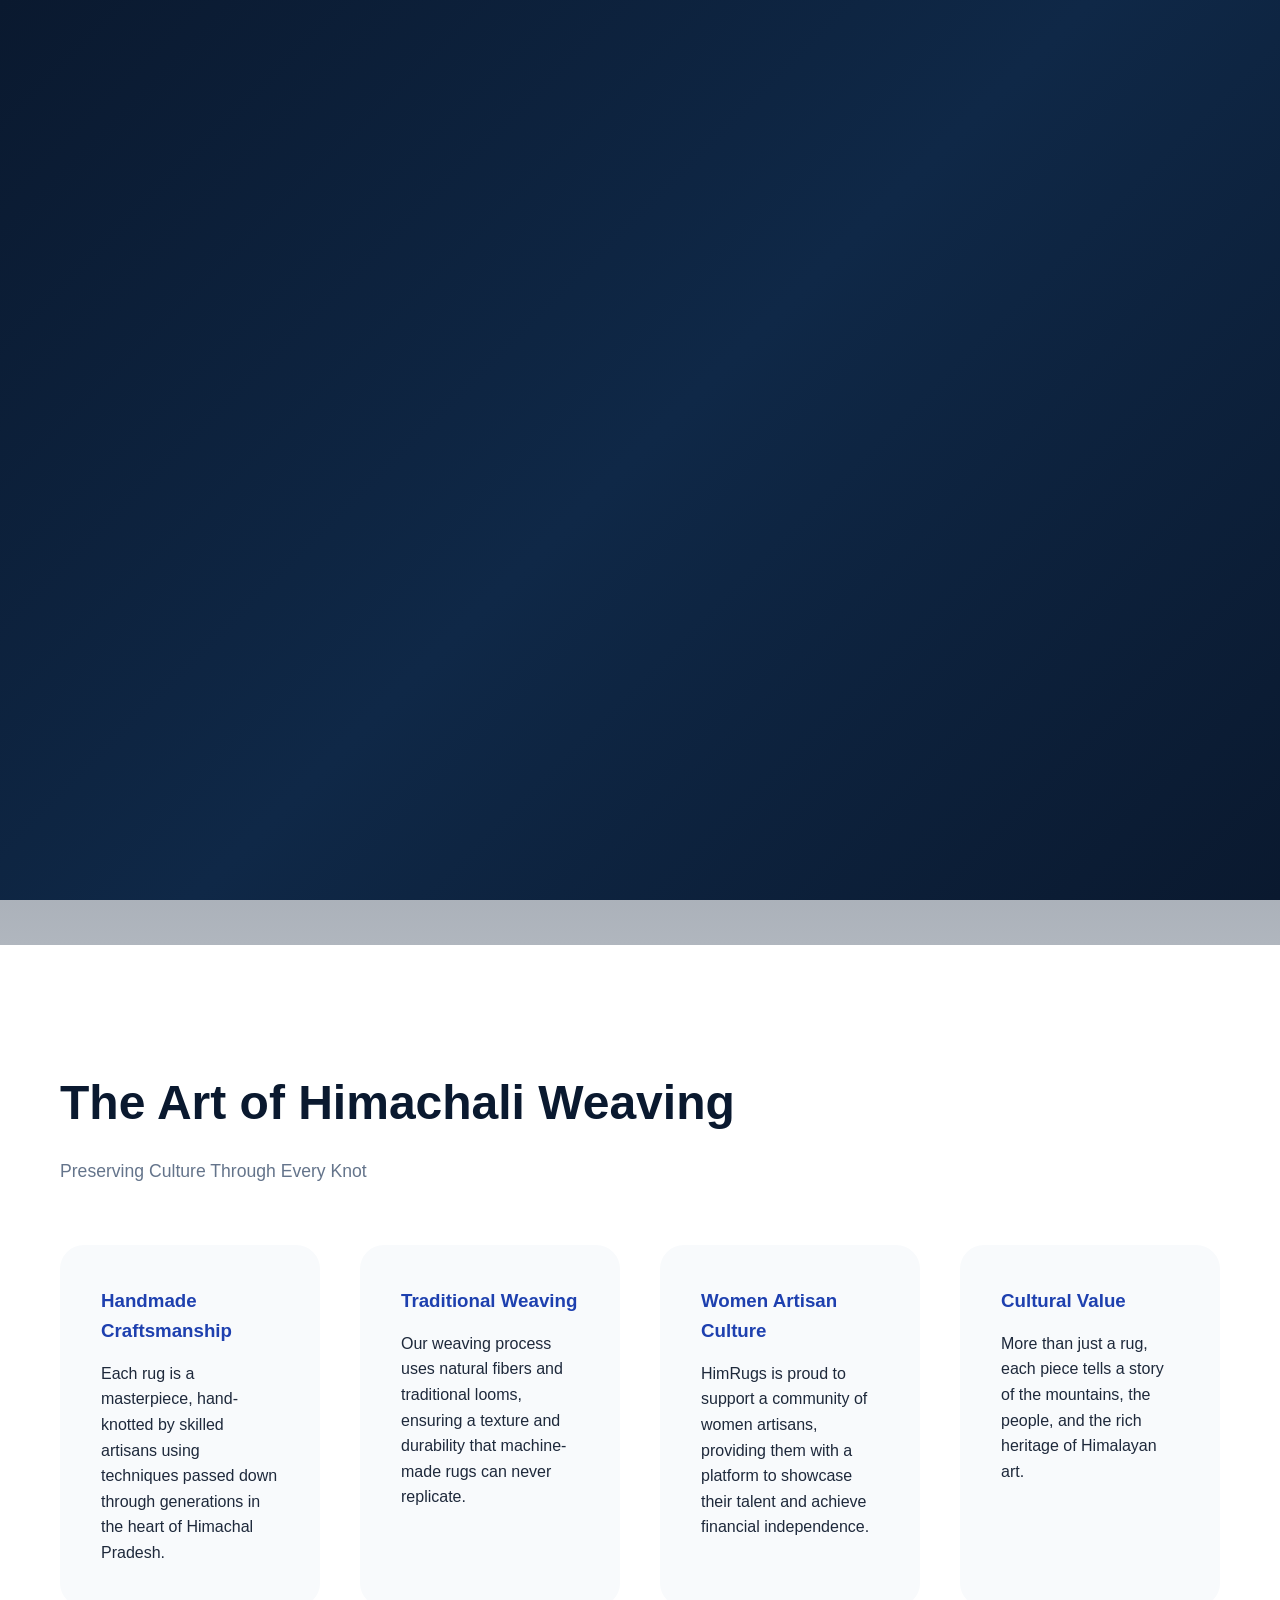
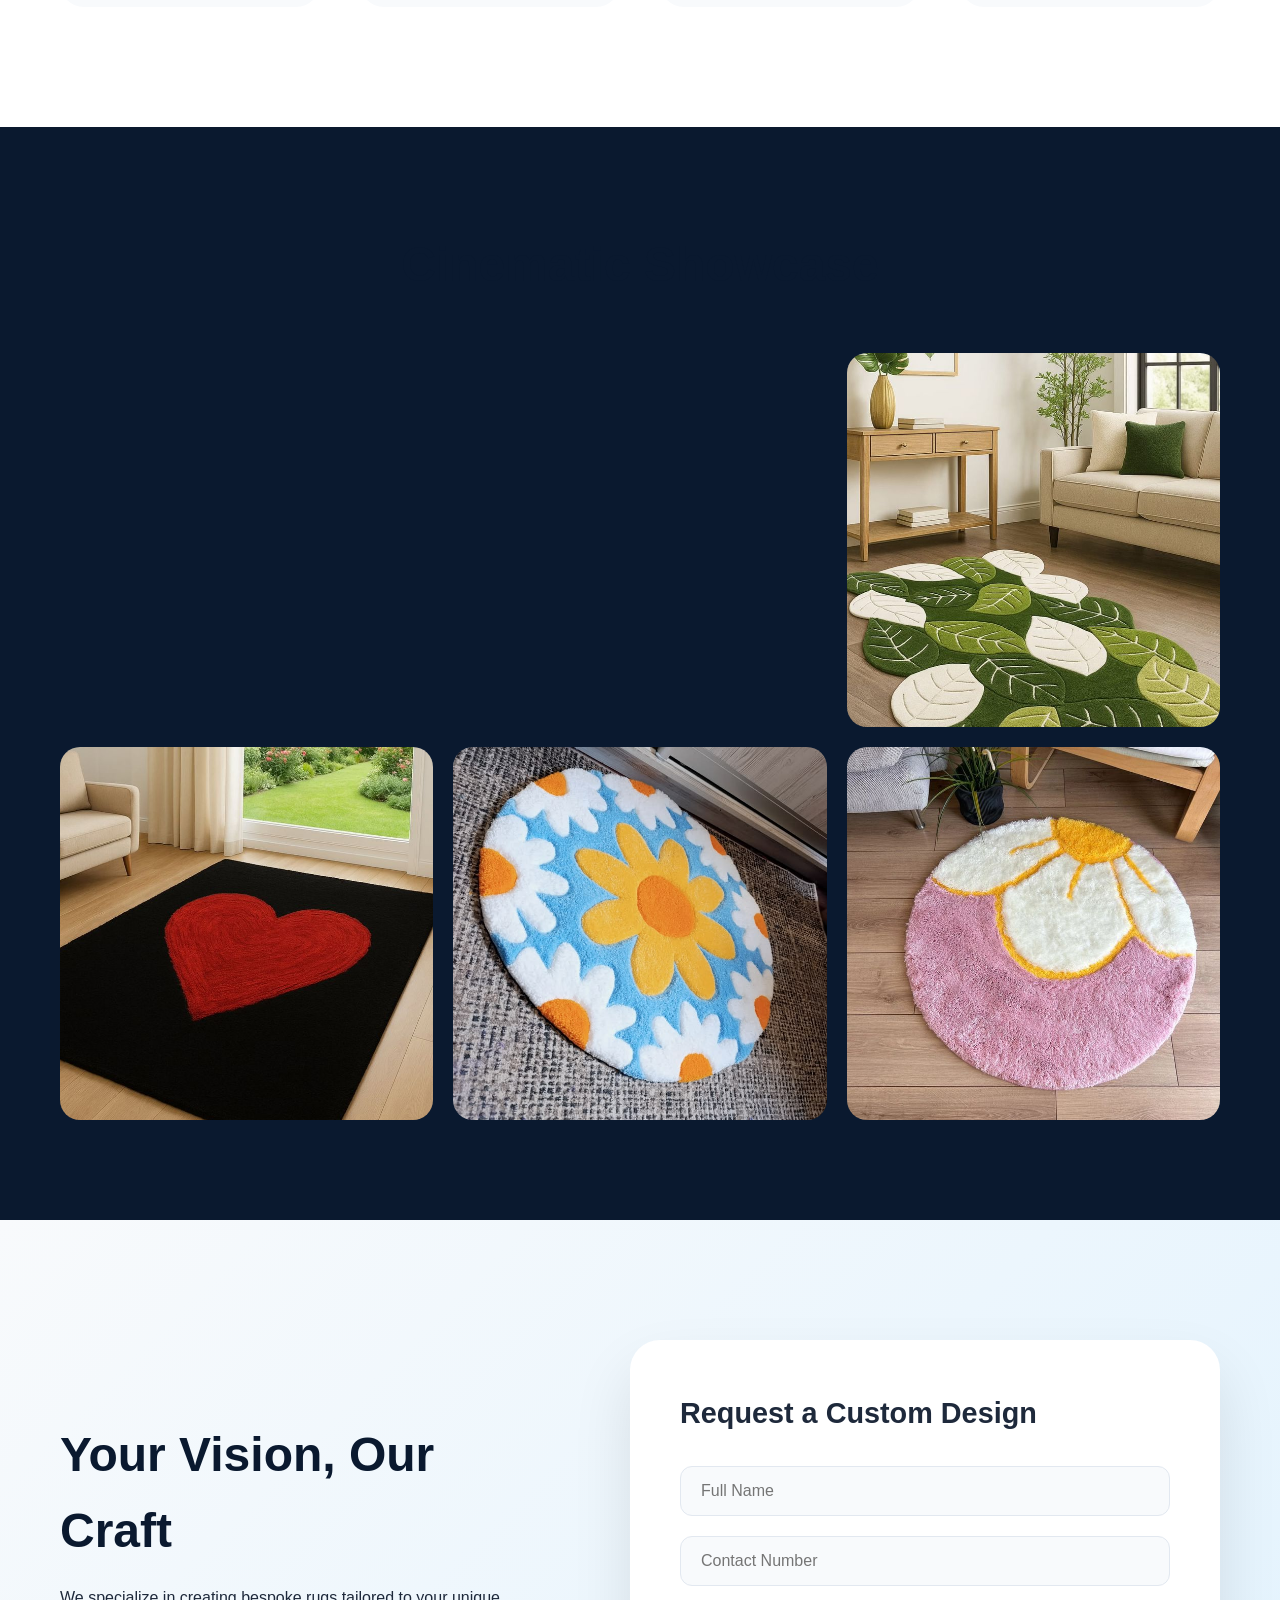
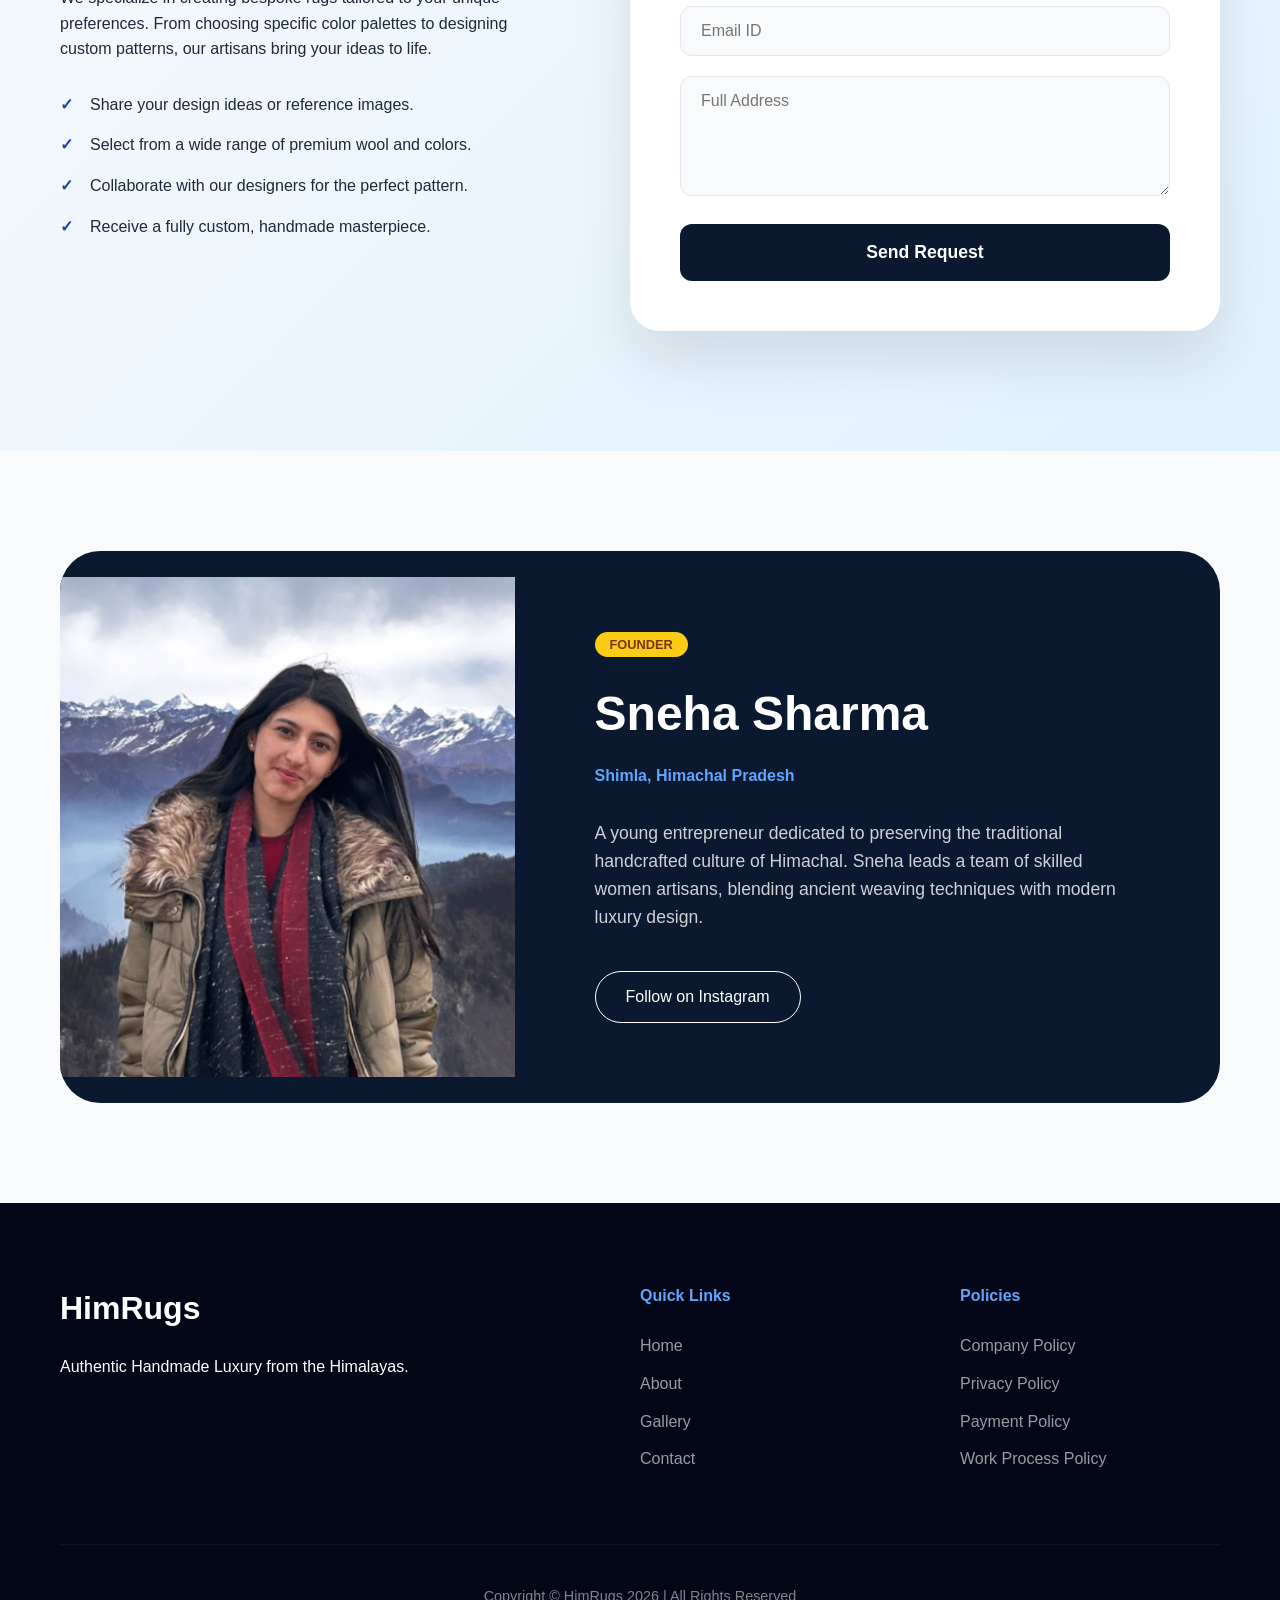
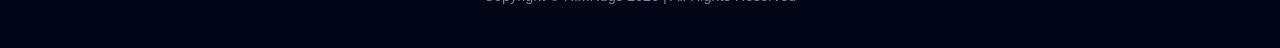
==== index.html @ 5e5917d5 "Add files via upload" ====
<!DOCTYPE html>
<html lang="en">
<head>
    <meta charset="UTF-8">
    <meta name="viewport" content="width=device-width, initial-scale=1.0">
    <title>HimRugs | Premium Handmade Himachali Rugs</title>
    <link rel="icon" type="image/png" href="Images/logo.png">
    <link href="https://fonts.googleapis.com/css2?family=Noto+Sans+Arabic:wght@400;700&family=Noto+Sans+Devanagari:wght@400;700&family=Noto+Sans+Gurmukhi:wght@400;700&family=Noto+Serif+Devanagari:wght@400;700&family=Georgia:ital@0;1&display=swap" rel="stylesheet">
    <link rel="stylesheet" href="css/style.css">
</head>
<body>

    <!-- Welcome Intro Screen -->
    <div id="welcome-screen" class="welcome-overlay">
        <div class="welcome-content">
            <h1 id="welcome-text">Welcome</h1>
        </div>
    </div>

    <!-- Top Moving Offer Bar -->
    <div class="offer-bar">
        <div class="offer-track">
            <span class="offer-text">🔥 65% OFF on First 3 Deals — Limited Time Offer</span>
            <div class="live-timer" id="daily-timer">
                <span class="timer-label">Ends In:</span>
                <span id="timer-display">00 : 00 : 00</span>
            </div>
        </div>
    </div>

    <!-- Header / Navbar -->
    <header class="glass-nav">
        <div class="container">
            <div class="logo">
                <img src="Images/logo.png" alt="HimRugs Logo">
                <span>HimRugs</span>
            </div>
            <nav>
                <ul class="nav-links">
                    <li><a href="index.html" class="active">Home</a></li>
                    <li><a href="about.html">About</a></li>
                    <li><a href="gallery.html">Gallery</a></li>
                    <li><a href="contact.html">Contact</a></li>
                </ul>
                <div class="mobile-menu-btn">
                    <span></span>
                    <span></span>
                    <span></span>
                </div>
            </nav>
        </div>
    </header>

    <main>
        <!-- Hero Section -->
        <section class="hero">
            <div class="video-bg">
                <video autoplay muted loop playsinline>
                    <source src="videos/1.mp4" type="video/mp4">
                </video>
            </div>
            <div class="hero-overlay"></div>
            <div class="hero-content">
                <h1 class="fade-up">Handmade Himachali Rugs</h1>
            </div>
        </section>

        <!-- Rugs Information Section -->
        <section class="info-section">
            <div class="container">
                <div class="section-header">
                    <h2 class="premium-title">The Art of Himachali Weaving</h2>
                    <p class="subtitle">Preserving Culture Through Every Knot</p>
                </div>
                <div class="info-grid">
                    <div class="info-card">
                        <h3>Handmade Craftsmanship</h3>
                        <p>Each rug is a masterpiece, hand-knotted by skilled artisans using techniques passed down through generations in the heart of Himachal Pradesh.</p>
                    </div>
                    <div class="info-card">
                        <h3>Traditional Weaving</h3>
                        <p>Our weaving process uses natural fibers and traditional looms, ensuring a texture and durability that machine-made rugs can never replicate.</p>
                    </div>
                    <div class="info-card">
                        <h3>Women Artisan Culture</h3>
                        <p>HimRugs is proud to support a community of women artisans, providing them with a platform to showcase their talent and achieve financial independence.</p>
                    </div>
                    <div class="info-card">
                        <h3>Cultural Value</h3>
                        <p>More than just a rug, each piece tells a story of the mountains, the people, and the rich heritage of Himalayan art.</p>
                    </div>
                </div>
            </div>
        </section>

        <!-- Media Showcase Section -->
        <section class="media-showcase">
            <div class="container">
                <h2 class="premium-title text-center">Cinematic Showcase</h2>
                <div class="media-grid">
                    <!-- Video Items -->
                    <div class="media-item video-item">
                        <video muted loop onmouseover="this.play()" onmouseout="this.pause()">
                            <source src="videos/2.mp4" type="video/mp4">
                        </video>
                        <div class="media-overlay"><span>Process</span></div>
                    </div>
                    <div class="media-item video-item">
                        <video muted loop onmouseover="this.play()" onmouseout="this.pause()">
                            <source src="videos/3.mp4" type="video/mp4">
                        </video>
                        <div class="media-overlay"><span>Artistry</span></div>
                    </div>
                    <!-- Image Items -->
                    <div class="media-item">
                        <img src="Images/1.jpeg" alt="Rug Design 1">
                        <div class="media-overlay"><span>Traditional</span></div>
                    </div>
                    <div class="media-item">
                        <img src="Images/2.jpeg" alt="Rug Design 2">
                        <div class="media-overlay"><span>Modern Twist</span></div>
                    </div>
                    <div class="media-item">
                        <img src="Images/3.jpeg" alt="Rug Design 3">
                        <div class="media-overlay"><span>Luxury Texture</span></div>
                    </div>
                    <div class="media-item">
                        <img src="Images/4.jpeg" alt="Rug Design 4">
                        <div class="media-overlay"><span>Mountain Soul</span></div>
                    </div>
                </div>
            </div>
        </section>

        <!-- Custom Rug Request Section -->
        <section class="custom-request">
            <div class="container">
                <div class="custom-flex">
                    <div class="custom-text">
                        <h2 class="premium-title">Your Vision, Our Craft</h2>
                        <p>We specialize in creating bespoke rugs tailored to your unique preferences. From choosing specific color palettes to designing custom patterns, our artisans bring your ideas to life.</p>
                        <ul class="process-list">
                            <li>Share your design ideas or reference images.</li>
                            <li>Select from a wide range of premium wool and colors.</li>
                            <li>Collaborate with our designers for the perfect pattern.</li>
                            <li>Receive a fully custom, handmade masterpiece.</li>
                        </ul>
                    </div>
                    <div class="custom-form-container">
                        <form id="rug-request-form" class="premium-form">
                            <h3>Request a Custom Design</h3>
                            <div class="form-group">
                                <input type="text" id="name" name="name" placeholder="Full Name" required>
                            </div>
                            <div class="form-group">
                                <input type="tel" id="contact" name="contact" placeholder="Contact Number" required>
                            </div>
                            <div class="form-group">
                                <input type="email" id="email" name="email" placeholder="Email ID" required>
                            </div>
                            <div class="form-group">
                                <textarea id="address" name="address" placeholder="Full Address" required></textarea>
                            </div>
                            <button type="submit" class="submit-btn">Send Request</button>
                        </form>
                    </div>
                </div>
            </div>
        </section>

        <!-- Founder Section -->
        <section class="founder-section">
            <div class="container">
                <div class="founder-card">
                    <div class="founder-img">
                        <img src="Images/Sneha.png" alt="Sneha Sharma">
                    </div>
                    <div class="founder-info">
                        <span class="tag">Founder</span>
                        <h2>Sneha Sharma</h2>
                        <p class="location">Shimla, Himachal Pradesh</p>
                        <p class="bio">A young entrepreneur dedicated to preserving the traditional handcrafted culture of Himachal. Sneha leads a team of skilled women artisans, blending ancient weaving techniques with modern luxury design.</p>
                        <a href="https://www.instagram.com/himrugs.s?igsh=MWJoYnU4bnJwbjRo" target="_blank" class="insta-link">Follow on Instagram</a>
                    </div>
                </div>
            </div>
        </section>
    </main>

    <!-- Footer -->
    <footer class="main-footer">
        <div class="container">
            <div class="footer-grid">
                <div class="footer-brand">
                    <h3>HimRugs</h3>
                    <p>Authentic Handmade Luxury from the Himalayas.</p>
                </div>
                <div class="footer-links">
                    <h4>Quick Links</h4>
                    <ul>
                        <li><a href="index.html">Home</a></li>
                        <li><a href="about.html">About</a></li>
                        <li><a href="gallery.html">Gallery</a></li>
                        <li><a href="contact.html">Contact</a></li>
                    </ul>
                </div>
                <div class="footer-policies">
                    <h4>Policies</h4>
                    <ul>
                        <li><a href="Policies/CompanyPolicy.html">Company Policy</a></li>
                        <li><a href="Policies/PrivacyPolicy.html">Privacy Policy</a></li>
                        <li><a href="Policies/PaymentPolicy.html">Payment Policy</a></li>
                        <li><a href="Policies/WorkProcessPolicy.html">Work Process Policy</a></li>
                    </ul>
                </div>
            </div>
            <div class="footer-bottom">
                <p>Copyright &copy; HimRugs 2026 | All Rights Reserved</p>
            </div>
        </div>
    </footer>

    <!-- Form Success Popup -->
    <div id="success-popup" class="popup-overlay">
        <div class="popup-content">
            <div class="popup-header">
                <h3>Important Notice</h3>
                <button class="close-popup">&times;</button>
            </div>
            <div class="popup-body">
                <ul>
                    <li>Our team will contact you within 24 hours on WhatsApp.</li>
                    <li>Advance payment required to start rug making.</li>
                    <li>Work begins after advance confirmation.</li>
                    <li>Rug photo shared after completion.</li>
                    <li>Full payment after approval.</li>
                    <li>Product shipped to your location after full payment.</li>
                </ul>
            </div>
        </div>
    </div>

    <script src="js/script.js"></script>
</body>
</html>
---- css/style.css ----
/* 
    HimRugs - Premium 2026 Modern Design
    Theme: Luxury, Professional, Aesthetic
    Colors: Premium Blue, White, Soft Blue Gradients
*/

@import url('https://fonts.googleapis.com/css2?family=Georgia:wght@400;700&family=Noto+Serif:wght@400;700&family=Noto+Sans+Devanagari:wght@300;400;700&display=swap');

:root {
    --primary-blue: #0a192f;
    --accent-blue: #1e40af;
    --light-blue: #60a5fa;
    --white: #ffffff;
    --off-white: #f8fafc;
    --glass: rgba(255, 255, 255, 0.1);
    --glass-border: rgba(255, 255, 255, 0.2);
    --text-main: #1e293b;
    --text-muted: #64748b;
    --gold: #facc15; /* From Logo Yellow */
    --brown: #78350f; /* From Logo Brown */
    --transition: all 0.4s cubic-bezier(0.4, 0, 0.2, 1);
}

* {
    margin: 0;
    padding: 0;
    box-sizing: border-box;
    font-family: 'Inter', -apple-system, BlinkMacSystemFont, 'Segoe UI', Roboto, sans-serif;
}

body {
    background-color: var(--off-white);
    color: var(--text-main);
    line-height: 1.6;
    overflow-x: hidden;
    scroll-behavior: smooth;
}

.container {
    max-width: 1200px;
    margin: 0 auto;
    padding: 0 20px;
}

/* Welcome Screen */
.welcome-overlay {
    position: fixed;
    top: 0;
    left: 0;
    width: 100%;
    height: 100%;
    background: linear-gradient(135deg, var(--primary-blue) 0%, #0f2847 50%, var(--primary-blue) 100%);
    display: flex;
    justify-content: center;
    align-items: center;
    z-index: 9999;
    transition: opacity 0.8s ease;
    animation: backgroundShift 8s ease-in-out infinite;
}

@keyframes backgroundShift {
    0%, 100% {
        background: linear-gradient(135deg, var(--primary-blue) 0%, #0f2847 50%, var(--primary-blue) 100%);
    }
    50% {
        background: linear-gradient(135deg, #0f2847 0%, var(--primary-blue) 50%, #0f2847 100%);
    }
}

.welcome-content {
    text-align: center;
    padding: 40px;
}

.welcome-content h1 {
    color: var(--white);
    font-size: 4.5rem;
    font-weight: 400;
    letter-spacing: 12px;
    text-transform: uppercase;
    animation: pulse 2.5s ease-in-out infinite;
    font-family: 'Georgia', 'Garamond', serif;
    text-shadow: 0 8px 32px rgba(0, 0, 0, 0.5);
    word-spacing: 100vw;
    line-height: 1.6;
}

@keyframes pulse {
    0%, 100% { 
        opacity: 0.7; 
        transform: scale(0.98);
        filter: blur(0.5px);
    }
    50% { 
        opacity: 1; 
        transform: scale(1);
        filter: blur(0px);
    }
}

/* Mobile Responsive Welcome Screen */
@media (max-width: 1024px) {
    .welcome-content h1 {
        font-size: 3.5rem;
        letter-spacing: 10px;
    }
}

@media (max-width: 768px) {
    .welcome-content h1 {
        font-size: 2.8rem;
        letter-spacing: 8px;
        word-spacing: 50vw;
    }
}

@media (max-width: 480px) {
    .welcome-content h1 {
        font-size: 2rem;
        letter-spacing: 6px;
        word-spacing: 30vw;
        padding: 20px;
    }
}

@keyframes pulse {
    0%, 100% { opacity: 0.5; transform: scale(0.95); }
    50% { opacity: 1; transform: scale(1); }
}

/* Offer Bar */
.offer-bar {
    background: linear-gradient(90deg, var(--primary-blue), var(--accent-blue));
    color: var(--white);
    padding: 10px 0;
    overflow: hidden;
    position: fixed;
    top: 0;
    width: 100%;
    z-index: 1001;
    height: 45px;
    display: flex;
    align-items: center;
}

.offer-track {
    display: flex;
    white-space: nowrap;
    animation: slideLeft 20s linear infinite;
    align-items: center;
}

.offer-text {
    font-size: 0.9rem;
    font-weight: 600;
    margin-right: 50px;
    letter-spacing: 1px;
}

.live-timer {
    display: inline-flex;
    align-items: center;
    background: rgba(255, 255, 255, 0.15);
    padding: 4px 12px;
    border-radius: 20px;
    border: 1px solid var(--glass-border);
    margin-left: 20px;
}

.timer-label {
    font-size: 0.7rem;
    text-transform: uppercase;
    margin-right: 8px;
    opacity: 0.8;
}

#timer-display {
    font-family: 'Courier New', Courier, monospace;
    font-weight: bold;
    color: var(--gold);
}

@keyframes slideLeft {
    0% { transform: translateX(100%); }
    100% { transform: translateX(-100%); }
}

/* Navbar */
.glass-nav {
    position: fixed;
    top: 45px;
    width: 100%;
    z-index: 1000;
    padding: 20px 0;
    background: rgba(255, 255, 255, 0.05);
    backdrop-filter: blur(15px);
    border-bottom: 1px solid var(--glass-border);
    transition: all 0.3s cubic-bezier(0.4, 0, 0.2, 1);
    box-shadow: none;
}

.glass-nav .container {
    display: flex;
    justify-content: space-between;
    align-items: center;
}

.logo {
    display: flex;
    align-items: center;
    gap: 12px;
}

.logo img {
    height: 40px;
    filter: drop-shadow(0 0 5px rgba(0,0,0,0.1));
}

.logo span {
    font-size: 1.5rem;
    font-weight: 800;
    color: var(--primary-blue);
    letter-spacing: -1px;
}

.nav-links {
    display: flex;
    list-style: none;
    gap: 30px;
}

.nav-links a {
    text-decoration: none;
    color: var(--primary-blue);
    font-weight: 500;
    font-size: 0.95rem;
    transition: all 0.3s cubic-bezier(0.4, 0, 0.2, 1);
    position: relative;
    padding: 8px 12px;
    border-radius: 4px;
}

.nav-links a::after {
    content: '';
    position: absolute;
    bottom: -5px;
    left: 50%;
    width: 0;
    height: 2px;
    background: var(--accent-blue);
    transition: all 0.3s cubic-bezier(0.4, 0, 0.2, 1);
    transform: translateX(-50%);
}

.nav-links a:hover {
    background: rgba(30, 64, 175, 0.1);
    color: var(--accent-blue);
}

.nav-links a:hover::after, .nav-links a.active::after {
    width: 80%;
    left: 50%;
}

/* Mobile Menu Button */
.mobile-menu-btn {
    display: none;
    flex-direction: column;
    gap: 6px;
    cursor: pointer;
    z-index: 10;
    padding: 10px;
    border-radius: 8px;
    transition: all 0.3s cubic-bezier(0.4, 0, 0.2, 1);
    background: rgba(30, 64, 175, 0);
}

.mobile-menu-btn:active {
    background: rgba(30, 64, 175, 0.15);
}

.mobile-menu-btn span {
    width: 28px;
    height: 3px;
    background: var(--primary-blue);
    border-radius: 2px;
    transition: all 0.3s cubic-bezier(0.4, 0, 0.2, 1);
    display: block;
    transform-origin: center;
}

.mobile-menu-btn.active span:nth-child(1) {
    transform: rotate(45deg) translate(10px, 10px);
    background: var(--accent-blue);
}

.mobile-menu-btn.active span:nth-child(2) {
    opacity: 0;
    transform: translateX(-15px);
}

.mobile-menu-btn.active span:nth-child(3) {
    transform: rotate(-45deg) translate(8px, -8px);
    background: var(--accent-blue);
}

/* Hero Section */
.hero {
    height: 100vh;
    position: relative;
    display: flex;
    justify-content: center;
    align-items: center;
    text-align: center;
    color: var(--white);
    overflow: hidden;
    margin-top: 45px;
}

.video-bg {
    position: absolute;
    top: 0;
    left: 0;
    width: 100%;
    height: 100%;
    z-index: -1;
    overflow: hidden;
}

.video-bg video {
    width: 100%;
    height: 100%;
    object-fit: cover;
    display: block;
    min-width: 100%;
    min-height: 100%;
}

.hero-overlay {
    position: absolute;
    top: 0;
    left: 0;
    width: 100%;
    height: 100%;
    background: linear-gradient(to bottom, rgba(10, 25, 47, 0.7), rgba(10, 25, 47, 0.3));
    z-index: 0;
}

.hero-content {
    position: relative;
    z-index: 1;
}

.hero h1 {
    font-size: 5rem;
    font-weight: 900;
    margin-bottom: 20px;
    letter-spacing: -2px;
    line-height: 1;
}

.hero p {
    font-size: 1.5rem;
    font-weight: 300;
    opacity: 0.9;
}

/* Scroll Indicator */
.scroll-indicator {
    position: absolute;
    bottom: 40px;
    display: flex;
    flex-direction: column;
    align-items: center;
    gap: 15px;
    animation: bounceIn 1s ease-out 2s both;
}

.scroll-indicator span {
    font-size: 0.95rem;
    font-weight: 500;
    letter-spacing: 2px;
    text-transform: uppercase;
    color: var(--white);
    opacity: 0.9;
    text-shadow: 0 2px 10px rgba(0, 0, 0, 0.3);
}

.mouse {
    width: 28px;
    height: 50px;
    border: 2.5px solid var(--white);
    border-radius: 14px;
    position: relative;
    box-shadow: 0 0 15px rgba(255, 255, 255, 0.3);
}

.mouse::before {
    content: '';
    position: absolute;
    top: 12px;
    left: 50%;
    transform: translateX(-50%);
    width: 5px;
    height: 9px;
    background: var(--white);
    border-radius: 2px;
    animation: scrollAnim 2s infinite;
}

@keyframes scrollAnim {
    0% { transform: translate(-50%, 0); opacity: 1; }
    100% { transform: translate(-50%, 22px); opacity: 0; }
}

@keyframes bounceIn {
    from {
        opacity: 0;
        transform: translateY(20px);
    }
    to {
        opacity: 1;
        transform: translateY(0);
    }
}

/* Info Section */
.info-section {
    padding: 120px 0;
    background: var(--white);
}

.premium-title {
    font-size: 3rem;
    font-weight: 800;
    color: var(--primary-blue);
    margin-bottom: 15px;
}

.subtitle {
    color: var(--text-muted);
    font-size: 1.1rem;
    margin-bottom: 60px;
}

.info-grid {
    display: grid;
    grid-template-columns: repeat(auto-fit, minmax(250px, 1fr));
    gap: 40px;
}

.info-card {
    padding: 40px;
    background: var(--off-white);
    border-radius: 24px;
    transition: var(--transition);
    border: 1px solid transparent;
}

.info-card:hover {
    transform: translateY(-10px);
    background: var(--white);
    box-shadow: 0 20px 40px rgba(0,0,0,0.05);
    border-color: var(--light-blue);
}

.info-card h3 {
    margin-bottom: 15px;
    color: var(--accent-blue);
}

/* Media Showcase */
.media-showcase {
    padding: 100px 0;
    background: var(--primary-blue);
    color: var(--white);
}

.media-grid {
    display: grid;
    grid-template-columns: repeat(auto-fill, minmax(300px, 1fr));
    gap: 20px;
    margin-top: 50px;
}

.media-item {
    position: relative;
    border-radius: 20px;
    overflow: hidden;
    aspect-ratio: 1;
    cursor: pointer;
}

.media-item img, .media-item video {
    width: 100%;
    height: 100%;
    object-fit: cover;
    transition: var(--transition);
}

.media-overlay {
    position: absolute;
    top: 0;
    left: 0;
    width: 100%;
    height: 100%;
    background: rgba(10, 25, 47, 0.6);
    display: flex;
    justify-content: center;
    align-items: center;
    opacity: 0;
    transition: var(--transition);
}

.media-overlay span {
    font-weight: 700;
    text-transform: uppercase;
    letter-spacing: 2px;
    border: 1px solid var(--white);
    padding: 10px 20px;
}

.media-item:hover img, .media-item:hover video {
    transform: scale(1.1);
}

.media-item:hover .media-overlay {
    opacity: 1;
}

/* Custom Request Section */
.custom-request {
    padding: 120px 0;
    background: linear-gradient(135deg, var(--off-white), #e0f2fe);
}

.custom-flex {
    display: flex;
    gap: 80px;
    align-items: center;
}

.custom-text {
    flex: 1;
}

.process-list {
    list-style: none;
    margin-top: 30px;
}

.process-list li {
    margin-bottom: 15px;
    padding-left: 30px;
    position: relative;
}

.process-list li::before {
    content: '✓';
    position: absolute;
    left: 0;
    color: var(--accent-blue);
    font-weight: bold;
}

.custom-form-container {
    flex: 1;
    background: var(--white);
    padding: 50px;
    border-radius: 30px;
    box-shadow: 0 30px 60px rgba(0,0,0,0.1);
}

.premium-form h3 {
    margin-bottom: 30px;
    font-size: 1.8rem;
}

.form-group {
    margin-bottom: 20px;
}

.form-group input, .form-group textarea {
    width: 100%;
    padding: 15px 20px;
    border: 1px solid #e2e8f0;
    border-radius: 12px;
    background: #f8fafc;
    font-size: 1rem;
    transition: var(--transition);
    font-family: inherit;
}

.form-group textarea {
    resize: vertical;
    min-height: 120px;
    font-family: inherit;
}

.form-group input:focus, .form-group textarea:focus {
    outline: none;
    border-color: var(--accent-blue);
    background: var(--white);
    box-shadow: 0 0 0 3px rgba(96, 165, 250, 0.1);
}

.submit-btn {
    width: 100%;
    padding: 18px;
    background: var(--primary-blue);
    color: var(--white);
    border: none;
    border-radius: 12px;
    font-weight: 700;
    font-size: 1.1rem;
    cursor: pointer;
    transition: var(--transition);
    font-family: inherit;
}

.submit-btn:hover {
    background: var(--accent-blue);
    transform: translateY(-3px);
    box-shadow: 0 10px 20px rgba(30, 64, 175, 0.3);
}

.submit-btn:active {
    transform: translateY(-1px);
}

/* Founder Section */
.founder-section {
    padding: 100px 0;
}

.founder-card {
    display: flex;
    background: var(--primary-blue);
    color: var(--white);
    border-radius: 40px;
    overflow: hidden;
    align-items: center;
}

.founder-img {
    flex: 1;
    height: 500px;
}

.founder-img img {
    width: 100%;
    height: 100%;
    object-fit: cover;
}

.founder-info {
    flex: 1.2;
    padding: 80px;
}

.tag {
    background: var(--gold);
    color: var(--brown);
    padding: 5px 15px;
    border-radius: 20px;
    font-size: 0.8rem;
    font-weight: 700;
    text-transform: uppercase;
}

.founder-info h2 {
    font-size: 3rem;
    margin: 20px 0 10px;
}

.location {
    color: var(--light-blue);
    font-weight: 600;
    margin-bottom: 30px;
}

.bio {
    font-size: 1.1rem;
    opacity: 0.8;
    margin-bottom: 40px;
}

.insta-link {
    display: inline-block;
    color: var(--white);
    text-decoration: none;
    border: 1px solid var(--white);
    padding: 12px 30px;
    border-radius: 30px;
    transition: var(--transition);
}

.insta-link:hover {
    background: var(--white);
    color: var(--primary-blue);
}

/* Footer */
.main-footer {
    background: #020617;
    color: var(--white);
    padding: 80px 0 40px;
}

.footer-grid {
    display: grid;
    grid-template-columns: 2fr 1fr 1fr;
    gap: 60px;
    margin-bottom: 60px;
}

.footer-brand h3 {
    font-size: 2rem;
    margin-bottom: 20px;
}

.footer-links h4, .footer-policies h4 {
    margin-bottom: 25px;
    color: var(--light-blue);
}

.footer-links ul, .footer-policies ul {
    list-style: none;
}

.footer-links li, .footer-policies li {
    margin-bottom: 12px;
}

.footer-links a, .footer-policies a {
    color: rgba(255,255,255,0.6);
    text-decoration: none;
    transition: var(--transition);
}

.footer-links a:hover, .footer-policies a:hover {
    color: var(--white);
    padding-left: 5px;
}

.footer-bottom {
    border-top: 1px solid rgba(255,255,255,0.1);
    padding-top: 40px;
    text-align: center;
    font-size: 0.9rem;
    opacity: 0.5;
}

/* Popup */
.popup-overlay {
    position: fixed;
    top: 0;
    left: 0;
    width: 100%;
    height: 100%;
    background: rgba(10, 25, 47, 0.9);
    backdrop-filter: blur(10px);
    display: none;
    justify-content: center;
    align-items: center;
    z-index: 2000;
}

.popup-content {
    background: var(--white);
    width: 90%;
    max-width: 500px;
    border-radius: 30px;
    overflow: hidden;
    animation: popupIn 0.5s cubic-bezier(0.175, 0.885, 0.32, 1.275);
}

@keyframes popupIn {
    from { transform: scale(0.8); opacity: 0; }
    to { transform: scale(1); opacity: 1; }
}

.popup-header {
    background: var(--primary-blue);
    color: var(--white);
    padding: 25px;
    display: flex;
    justify-content: space-between;
    align-items: center;
}

.close-popup {
    background: none;
    border: none;
    color: var(--white);
    font-size: 2rem;
    cursor: pointer;
}

.popup-body {
    padding: 40px;
}

.popup-body ul {
    list-style: none;
}

.popup-body li {
    margin-bottom: 15px;
    padding-left: 30px;
    position: relative;
}

.popup-body li::before {
    content: '•';
    position: absolute;
    left: 0;
    color: var(--accent-blue);
    font-size: 1.5rem;
    line-height: 1;
}

/* Page Hero (About, Gallery, Contact) */
.page-hero {
    height: 60vh;
    display: flex;
    align-items: center;
    background-size: cover;
    background-position: center;
    position: relative;
    color: var(--white);
    margin-top: 45px;
}

.page-hero::before {
    content: '';
    position: absolute;
    top: 0;
    left: 0;
    width: 100%;
    height: 100%;
    background: rgba(10, 25, 47, 0.6);
}

.page-hero .container {
    position: relative;
    z-index: 1;
}

.about-hero { background-image: url('../Images/5.jpeg'); }
.gallery-hero { background-image: url('../Images/10.jpeg'); }
.contact-hero { background-image: url('../Images/15.jpeg'); }

/* Gallery Specific */
.gallery-grid {
    display: grid;
    grid-template-columns: repeat(auto-fill, minmax(250px, 1fr));
    gap: 15px;
    margin-top: 40px;
}

.gallery-item {
    border-radius: 15px;
    overflow: hidden;
    aspect-ratio: 1;
}

.gallery-item img {
    width: 100%;
    height: 100%;
    object-fit: cover;
    transition: var(--transition);
}

.gallery-item:hover img {
    transform: scale(1.1);
}

/* Policy Pages Styling */
.policy-hero {
    height: 55vh;
    display: flex;
    align-items: center;
    justify-content: center;
    background: linear-gradient(135deg, var(--primary-blue), var(--accent-blue));
    color: var(--white);
    text-align: center;
    position: relative;
    overflow: hidden;
    margin-top: 45px;
}

.policy-hero::before {
    content: '';
    position: absolute;
    top: 0;
    left: 0;
    width: 100%;
    height: 100%;
    background: radial-gradient(circle at 20% 50%, rgba(96, 165, 250, 0.1), transparent),
                radial-gradient(circle at 80% 80%, rgba(30, 64, 175, 0.1), transparent);
    z-index: 0;
}

.policy-hero-content {
    position: relative;
    z-index: 1;
    animation: fadeInDown 0.8s ease-out;
}

.policy-hero h1 {
    font-size: 3.5rem;
    font-weight: 900;
    margin-bottom: 15px;
    letter-spacing: -1px;
}

.policy-hero p {
    font-size: 1.3rem;
    font-weight: 300;
    opacity: 0.9;
}

@keyframes fadeInDown {
    from {
        opacity: 0;
        transform: translateY(-30px);
    }
    to {
        opacity: 1;
        transform: translateY(0);
    }
}

/* Policy Section */
.policy-section {
    padding: 100px 0;
    background: var(--off-white);
    min-height: 100vh;
}

.policy-content {
    max-width: 900px;
    margin: 0 auto;
}

.policy-intro {
    text-align: center;
    margin-bottom: 60px;
    padding-bottom: 40px;
    border-bottom: 2px solid rgba(30, 64, 175, 0.2);
}

.policy-intro h2 {
    font-size: 2.5rem;
    color: var(--primary-blue);
    margin-bottom: 20px;
    font-weight: 800;
}

.policy-intro p {
    font-size: 1.1rem;
    color: var(--text-muted);
    line-height: 1.8;
    max-width: 700px;
    margin: 0 auto;
}

/* Policy Box Styling */
.policy-box {
    background: var(--white);
    padding: 40px;
    margin-bottom: 30px;
    border-radius: 20px;
    border-left: 5px solid var(--accent-blue);
    box-shadow: 0 10px 30px rgba(0, 0, 0, 0.05);
    transition: var(--transition);
    animation: slideIn 0.6s ease-out backwards;
}

.policy-box:nth-child(n+2) {
    animation-delay: 0.1s;
}

@keyframes slideIn {
    from {
        opacity: 0;
        transform: translateX(-20px);
    }
    to {
        opacity: 1;
        transform: translateX(0);
    }
}

.policy-box:hover {
    transform: translateY(-5px);
    box-shadow: 0 15px 40px rgba(30, 64, 175, 0.15);
    border-left-color: var(--light-blue);
}

.policy-box h3 {
    font-size: 1.4rem;
    color: var(--accent-blue);
    margin-bottom: 20px;
    font-weight: 700;
    display: flex;
    align-items: center;
    gap: 10px;
}

.policy-box p {
    color: var(--text-muted);
    line-height: 1.8;
    margin-bottom: 15px;
    font-size: 1rem;
}

.policy-box p:last-of-type {
    margin-bottom: 0;
}

/* Policy List Styling */
.policy-list {
    list-style: none;
    margin: 20px 0;
}

.policy-list li {
    padding: 12px 0 12px 35px;
    position: relative;
    color: var(--text-muted);
    line-height: 1.8;
    font-size: 1rem;
    margin-bottom: 8px;
}

.policy-list li::before {
    content: '►';
    position: absolute;
    left: 0;
    color: var(--accent-blue);
    font-size: 0.8rem;
    font-weight: 700;
    line-height: 1;
    padding-top: 2px;
}

.policy-list li strong {
    color: var(--primary-blue);
    font-weight: 700;
}

/* Footer Policy Box */
.policy-footer-box {
    background: linear-gradient(135deg, var(--primary-blue), var(--accent-blue));
    color: var(--white);
    padding: 30px 40px;
    border-radius: 20px;
    text-align: center;
    margin-top: 50px;
}

.policy-footer-box p {
    color: rgba(255, 255, 255, 0.9);
    margin-bottom: 10px;
    font-size: 0.95rem;
}

.policy-footer-box p:last-child {
    margin-bottom: 0;
}

.policy-footer-box em {
    color: var(--gold);
    font-style: italic;
}

/* Text Center Utility */
.text-center {
    text-align: center;
}

/* Heritage Section (About Page) */
.heritage-section {
    padding: 100px 0;
    background: var(--white);
}

.heritage-flex {
    display: flex;
    gap: 60px;
    align-items: center;
}

.heritage-content {
    flex: 1;
}

.heritage-content p {
    font-size: 1.1rem;
    color: var(--text-muted);
    line-height: 1.8;
    margin-bottom: 20px;
}

.heritage-image {
    flex: 1;
    border-radius: 20px;
    overflow: hidden;
    box-shadow: 0 20px 40px rgba(0, 0, 0, 0.1);
}

.heritage-image img {
    width: 100%;
    height: 100%;
    object-fit: cover;
    display: block;
    max-height: 500px;
}

/* Artisan Section (About Page) */
.artisan-section {
    padding: 100px 0;
    background: var(--off-white);
}

.artisan-grid {
    display: grid;
    grid-template-columns: repeat(auto-fit, minmax(300px, 1fr));
    gap: 40px;
    margin-top: 50px;
}

.artisan-card {
    background: var(--white);
    border-radius: 20px;
    overflow: hidden;
    box-shadow: 0 10px 30px rgba(0, 0, 0, 0.05);
    transition: var(--transition);
}

.artisan-card:hover {
    transform: translateY(-10px);
    box-shadow: 0 20px 40px rgba(0, 0, 0, 0.1);
}

.artisan-card img {
    width: 100%;
    height: 250px;
    object-fit: cover;
    display: block;
}

.artisan-card h3 {
    padding: 25px 25px 10px;
    color: var(--accent-blue);
    font-size: 1.3rem;
    font-weight: 700;
}

.artisan-card p {
    padding: 0 25px 25px;
    color: var(--text-muted);
    line-height: 1.8;
    font-size: 1rem;
}

/* Video Gallery Section */
.video-gallery {
    padding: 100px 0;
    background: var(--white);
}

.video-grid {
    display: grid;
    grid-template-columns: repeat(auto-fit, minmax(280px, 1fr));
    gap: 30px;
    margin-top: 50px;
}

.video-card {
    border-radius: 20px;
    overflow: hidden;
    box-shadow: 0 10px 30px rgba(0, 0, 0, 0.1);
    transition: var(--transition);
    background: #f0f0f0;
}

.video-card:hover {
    transform: translateY(-10px);
    box-shadow: 0 20px 40px rgba(0, 0, 0, 0.15);
}

.video-card video {
    width: 100%;
    height: 250px;
    object-fit: cover;
    display: block;
    background: #000;
}

.video-card p {
    padding: 20px;
    text-align: center;
    color: var(--primary-blue);
    font-weight: 600;
    font-size: 1rem;
}

/* Image Gallery Section */
.image-gallery {
    padding: 100px 0;
    background: var(--off-white);
}

/* Contact Section */
.contact-section {
    padding: 100px 0;
    background: var(--white);
}

.contact-grid {
    display: grid;
    grid-template-columns: 1fr 1fr;
    gap: 60px;
}

.contact-info {
    flex: 1;
}

.contact-info h2 {
    margin-bottom: 20px;
}

.contact-info > p {
    color: var(--text-muted);
    font-size: 1.1rem;
    line-height: 1.8;
    margin-bottom: 40px;
}

.info-item {
    display: flex;
    gap: 20px;
    margin-bottom: 30px;
}

.info-item .icon {
    font-size: 2rem;
    flex-shrink: 0;
}

.info-item .text h4 {
    color: var(--primary-blue);
    margin-bottom: 8px;
    font-weight: 700;
    font-size: 1.1rem;
}

.info-item .text p {
    color: var(--text-muted);
    line-height: 1.6;
}

.social-links {
    display: flex;
    gap: 15px;
    margin-top: 40px;
}

.social-links a {
    display: inline-block;
    padding: 12px 25px;
    background: var(--primary-blue);
    color: var(--white);
    text-decoration: none;
    border-radius: 25px;
    transition: var(--transition);
    font-weight: 600;
}

.social-links a:hover {
    background: var(--accent-blue);
    transform: translateY(-3px);
}

.contact-form-container {
    background: var(--off-white);
    padding: 40px;
    border-radius: 20px;
}

.contact-form-container .premium-form {
    margin: 0;
}

.contact-form-container .premium-form h3 {
    margin-bottom: 25px;
    color: var(--primary-blue);
}

/* Mobile Responsive */
@media (max-width: 992px) {
    .hero h1 { font-size: 3.5rem; }
    .custom-flex { flex-direction: column; }
    .footer-grid { grid-template-columns: 1fr; gap: 40px; }
    .founder-card { flex-direction: column; }
    .founder-img { height: 300px; width: 100%; }
    .founder-info { padding: 40px; }
    
    .policy-hero h1 { font-size: 2.5rem; }
    .policy-box { padding: 30px; }
    .policy-intro h2 { font-size: 1.8rem; }
    
    /* About Page Tablet */
    .heritage-flex { flex-direction: column; gap: 40px; }
    .heritage-image { min-height: 350px; }
    .heritage-image img { max-height: 350px; }
    
    .artisan-grid { gap: 30px; }
    .artisan-card img { height: 220px; }
    
    /* Gallery Page Tablet */
    .video-grid { grid-template-columns: repeat(2, 1fr); gap: 25px; }
    .video-card video { height: 200px; }
    .gallery-grid { grid-template-columns: repeat(3, 1fr); gap: 12px; }
    
    /* Contact Page Tablet */
    .contact-grid { gap: 40px; }
}

@media (max-width: 768px) {
    /* Navbar Mobile */
    .mobile-menu-btn {
        display: flex;
        padding: 8px;
        position: relative;
        z-index: 1001;
    }
    
    .glass-nav .container {
        padding: 10px 0;
    }
    
    .logo span {
        font-size: 1.2rem;
    }
    
    .nav-links {
        position: fixed;
        top: 100px;
        left: 0;
        width: 100%;
        max-height: 0;
        flex-direction: column;
        background: linear-gradient(180deg, rgba(10, 25, 47, 0.99) 0%, rgba(15, 40, 71, 0.95) 100%);
        backdrop-filter: blur(15px);
        border-bottom: 2px solid var(--accent-blue);
        list-style: none;
        gap: 0;
        overflow: hidden;
        transition: max-height 0.4s cubic-bezier(0.4, 0, 0.2, 1);
        z-index: 999;
        padding: 0;
        margin: 0;
        box-shadow: 0 8px 32px rgba(0, 0, 0, 0.3);
    }
    
    .nav-links.active {
        max-height: 300px;
        padding: 10px 0;
    }
    
    .nav-links li {
        width: 100%;
        text-align: center;
        border-bottom: 1px solid rgba(255, 255, 255, 0.08);
        animation: slideDown 0.3s ease-out forwards;
    }
    
    .nav-links li:nth-child(1) { animation-delay: 0.05s; }
    .nav-links li:nth-child(2) { animation-delay: 0.1s; }
    .nav-links li:nth-child(3) { animation-delay: 0.15s; }
    .nav-links li:nth-child(4) { animation-delay: 0.2s; }
    
    @keyframes slideDown {
        from {
            opacity: 0;
            transform: translateY(-10px);
        }
        to {
            opacity: 1;
            transform: translateY(0);
        }
    }
    
    .nav-links a {
        display: block;
        padding: 16px 20px;
        color: var(--white);
        font-size: 1rem;
        font-weight: 500;
        transition: all 0.3s ease;
        position: relative;
    }
    
    .nav-links a::after {
        display: none;
    }
    
    .nav-links a.active {
        background: rgba(30, 64, 175, 0.4);
        color: var(--light-blue);
        border-left: 4px solid var(--accent-blue);
    }
    
    .nav-links a:active {
        background: rgba(30, 64, 175, 0.5);
        color: var(--gold);
        transform: scale(0.98);
    }
    
    .nav-links a:hover {
        background: rgba(30, 64, 175, 0.3);
        color: var(--light-blue);
    }

    /* Hero Section Adjustments */
    .hero {
        margin-top: 45px;
    }

    .hero h1 { 
        font-size: 2.5rem; 
    }
    
    .premium-title { 
        font-size: 2rem; 
    }
    
    .welcome-content h1 { 
        font-size: 2rem; 
        letter-spacing: 5px; 
    }
    
    /* Custom Form */
    .custom-form-container {
        padding: 30px;
    }
    
    .premium-form h3 {
        font-size: 1.5rem;
    }
    
    /* Founder Section */
    .founder-info {
        padding: 30px;
    }
    
    .founder-info h2 {
        font-size: 2rem;
    }
    
    /* Media Grid */
    .media-grid {
        grid-template-columns: repeat(auto-fill, minmax(150px, 1fr));
        gap: 10px;
    }
    
    /* Footer */
    .footer-grid { 
        grid-template-columns: 1fr; 
        gap: 30px; 
    }
    
    .policy-hero { 
        height: 40vh; 
    }
    
    .policy-hero h1 { 
        font-size: 2rem; 
    }
    
    .policy-hero p { 
        font-size: 1rem; 
    }
    
    .policy-intro h2 { 
        font-size: 1.5rem; 
    }
    
    .policy-box { 
        padding: 20px; 
        margin-bottom: 20px; 
    }
    
    .policy-box h3 { 
        font-size: 1.2rem; 
    }
    
    .policy-list li { 
        padding-left: 30px; 
    }
    
    .offer-text {
        font-size: 0.7rem;
        margin-right: 15px;
    }
    
    .live-timer {
        padding: 3px 8px;
        margin-left: 10px;
    }
    
    .timer-label {
        font-size: 0.6rem;
        margin-right: 5px;
    }
    
    #timer-display {
        font-size: 0.75rem;
    }
    
    /* About Page Mobile */
    .heritage-flex {
        flex-direction: column;
        gap: 30px;
    }
    
    .heritage-image {
        min-height: 300px;
    }
    
    .heritage-image img {
        max-height: 300px;
    }
    
    .artisan-grid {
        grid-template-columns: 1fr;
        gap: 30px;
    }
    
    .artisan-card img {
        height: 200px;
    }
    
    /* Gallery Page Mobile */
    .video-grid {
        grid-template-columns: repeat(2, 1fr);
        gap: 15px;
    }
    
    .video-card video {
        height: 150px;
    }
    
    .gallery-grid {
        grid-template-columns: repeat(2, 1fr);
        gap: 10px;
    }
    
    /* Contact Page Mobile */
    .contact-grid {
        grid-template-columns: 1fr;
        gap: 40px;
    }
    
    .contact-form-container {
        padding: 25px;
    }
    
    .contact-form-container .premium-form h3 {
        font-size: 1.3rem;
    }
}

@media (max-width: 480px) {
    .logo span {
        font-size: 1.2rem;
    }
    
    .logo img {
        height: 32px;
    }
    
    .hero h1 { 
        font-size: 1.8rem; 
    }
    
    .premium-title { 
        font-size: 1.5rem; 
    }
    
    .info-grid {
        grid-template-columns: 1fr;
        gap: 20px;
    }
    
    .info-card {
        padding: 25px;
    }
    
    .media-grid {
        grid-template-columns: repeat(2, 1fr);
        gap: 8px;
    }
    
    .custom-text {
        padding: 0 20px;
    }
    
    .custom-form-container {
        padding: 20px;
    }
    
    .premium-form h3 {
        font-size: 1.3rem;
    }
    
    .form-group input,
    .form-group textarea {
        padding: 12px 15px;
        font-size: 16px;
    }
    
    .founder-card {
        border-radius: 20px;
    }
    
    .founder-info {
        padding: 20px;
    }
    
    .founder-info h2 {
        font-size: 1.5rem;
    }
    
    .founder-section {
        padding: 60px 0;
    }
    
    .policy-hero h1 {
        font-size: 1.5rem;
    }
    
    .policy-intro h2 {
        font-size: 1.3rem;
    }
    
    .gallery-grid {
        grid-template-columns: repeat(2, 1fr);
        gap: 10px;
    }
    
    /* About Page Mobile */
    .heritage-section {
        padding: 60px 0;
    }
    
    .heritage-flex {
        flex-direction: column;
        gap: 20px;
    }
    
    .heritage-image {
        min-height: 250px;
    }
    
    .heritage-image img {
        max-height: 250px;
    }
    
    .heritage-content p {
        font-size: 1rem;
    }
    
    .artisan-section {
        padding: 60px 0;
    }
    
    .artisan-grid {
        grid-template-columns: 1fr;
        gap: 20px;
    }
    
    .artisan-card img {
        height: 180px;
    }
    
    .artisan-card h3 {
        font-size: 1.1rem;
        padding: 20px 20px 8px;
    }
    
    .artisan-card p {
        padding: 0 20px 20px;
        font-size: 0.95rem;
    }
    
    /* Gallery Page Mobile */
    .video-gallery {
        padding: 60px 0;
    }
    
    .video-grid {
        grid-template-columns: 1fr;
        gap: 15px;
    }
    
    .video-card video {
        height: 200px;
    }
    
    .image-gallery {
        padding: 60px 0;
    }
    
    /* Contact Page Mobile */
    .contact-section {
        padding: 60px 0;
    }
    
    .contact-grid {
        grid-template-columns: 1fr;
        gap: 30px;
    }
    
    .contact-info h2 {
        font-size: 1.5rem;
    }
    
    .contact-info > p {
        font-size: 1rem;
    }
    
    .info-item {
        gap: 15px;
    }
    
    .info-item .icon {
        font-size: 1.5rem;
    }
    
    .info-item .text h4 {
        font-size: 1rem;
    }
    
    .info-item .text p {
        font-size: 0.95rem;
    }
    
    .contact-form-container {
        padding: 20px;
    }
    
    .contact-form-container .premium-form h3 {
        font-size: 1.2rem;
        margin-bottom: 20px;
    }
}
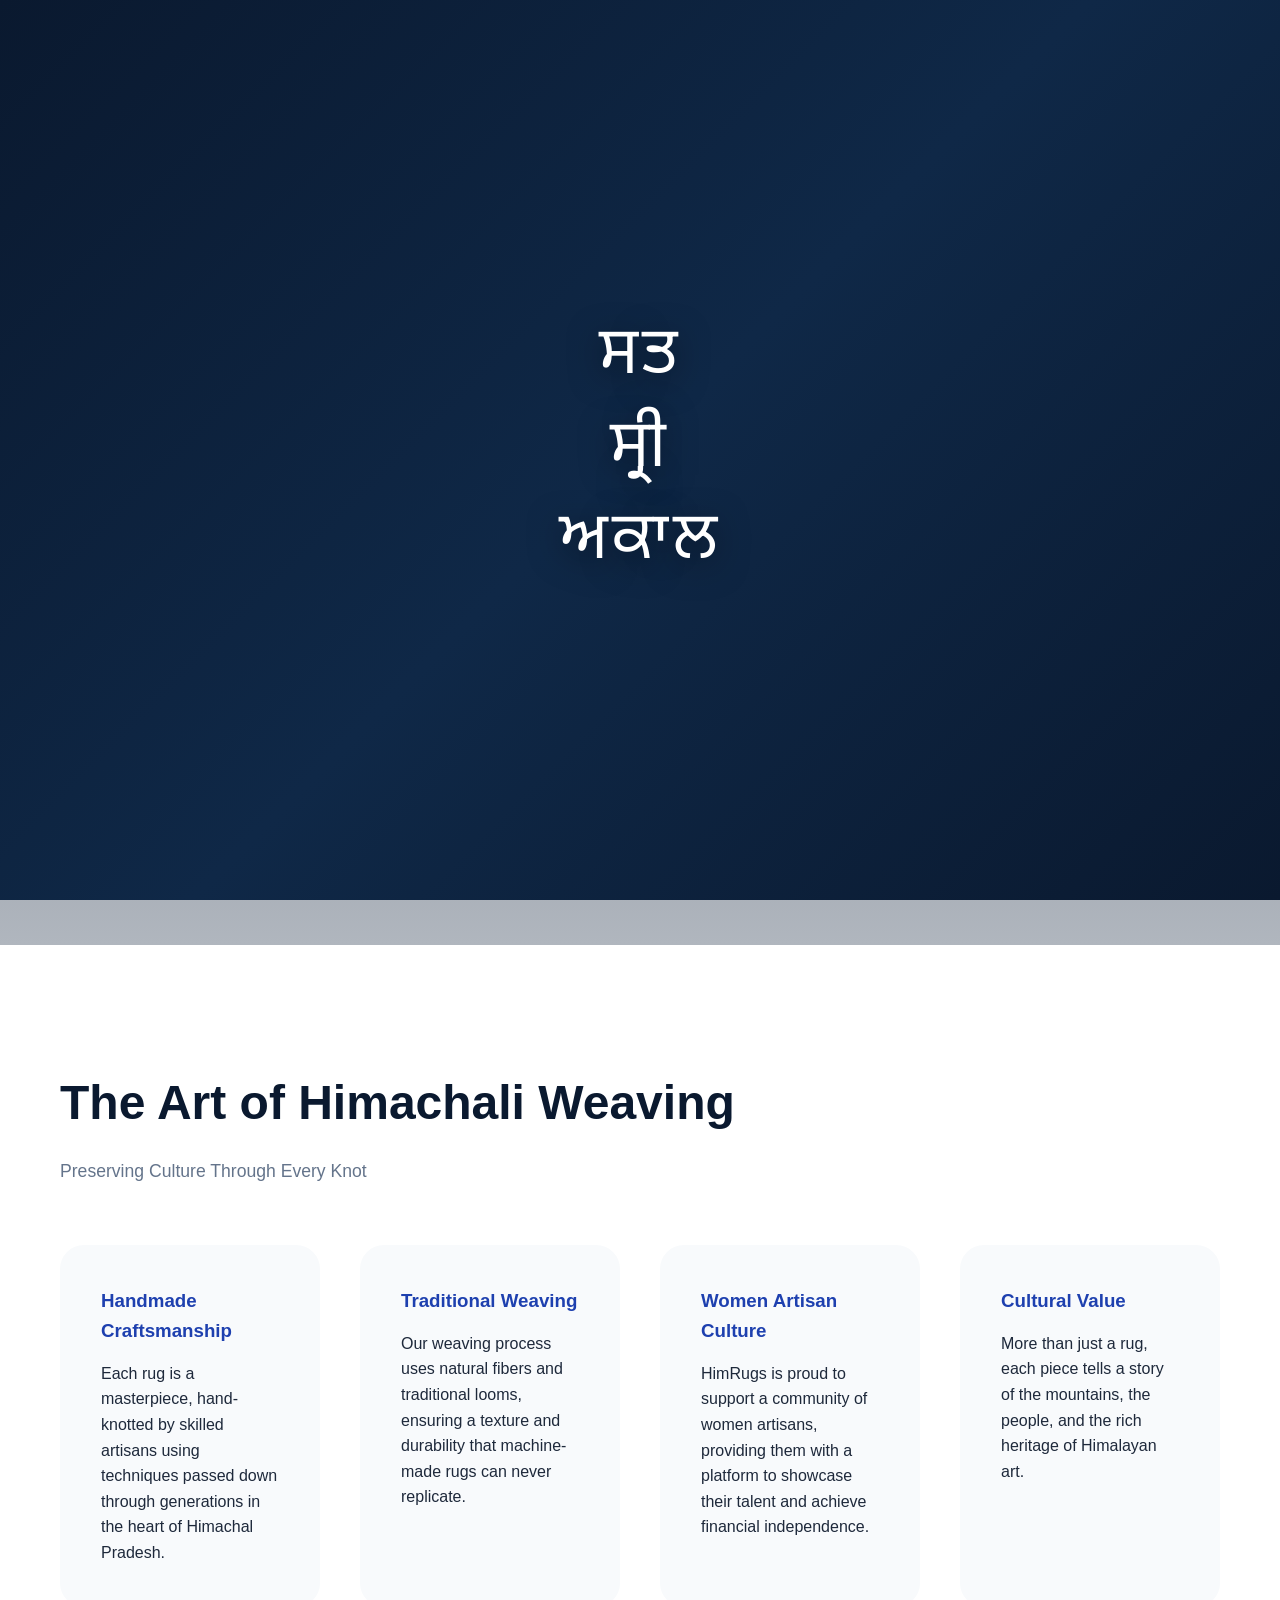
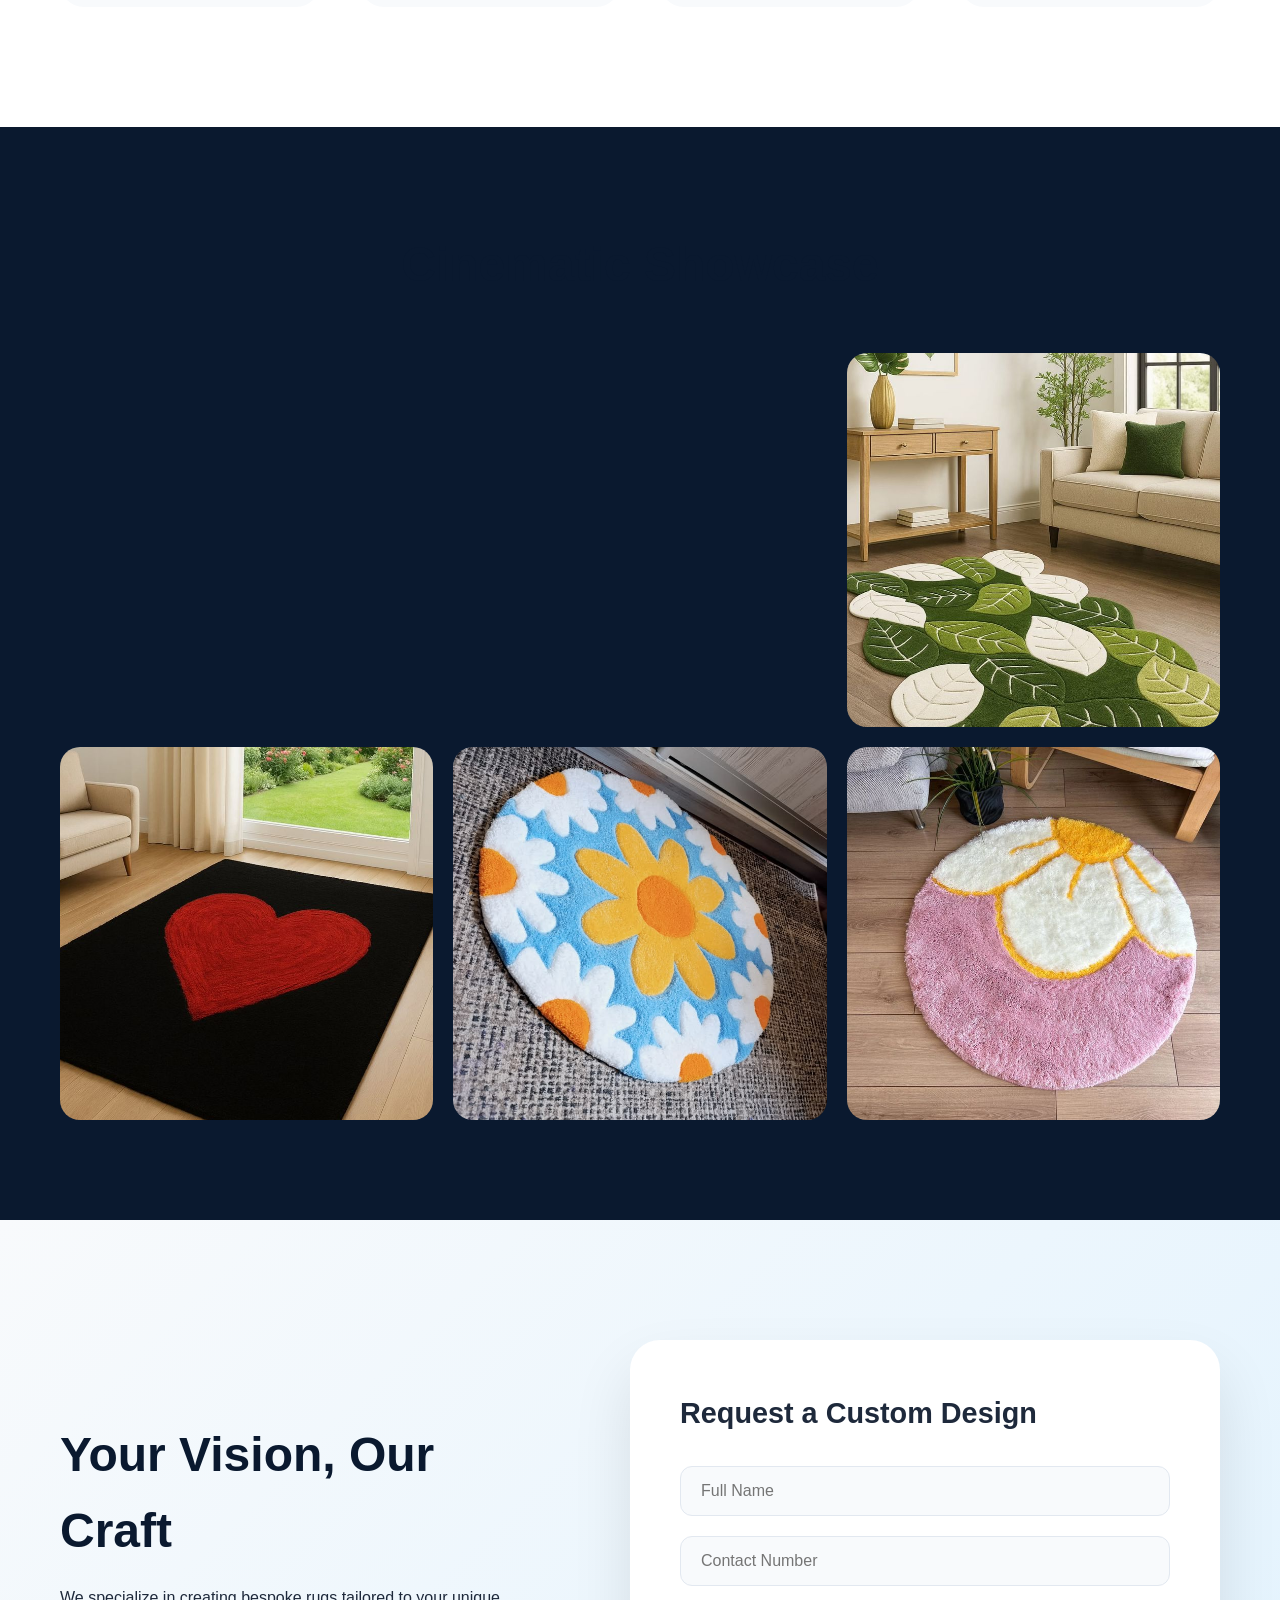
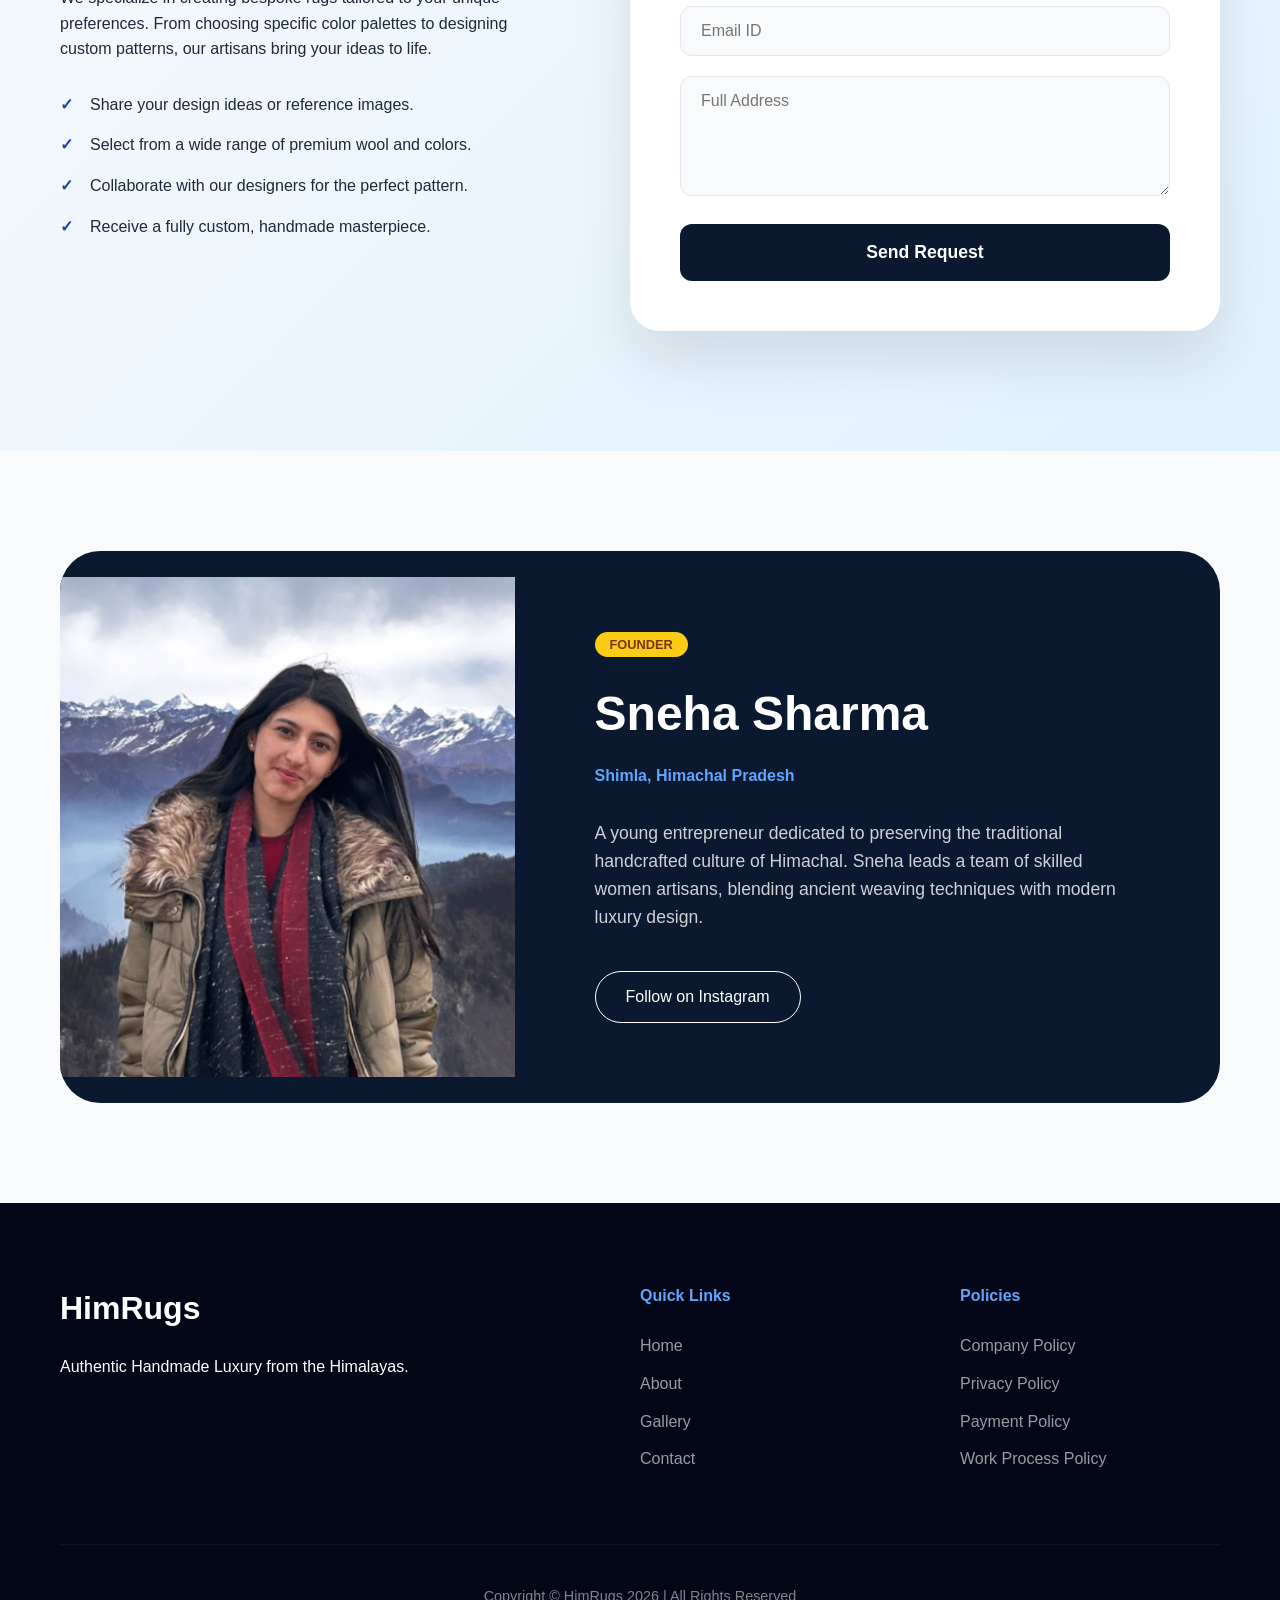
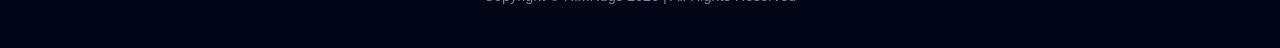
==== commit 8a2e669b: "Update index.html" ====
--- a/index.html
+++ b/index.html
@@ -8,6 +8,7 @@
     <link href="https://fonts.googleapis.com/css2?family=Noto+Sans+Arabic:wght@400;700&family=Noto+Sans+Devanagari:wght@400;700&family=Noto+Sans+Gurmukhi:wght@400;700&family=Noto+Serif+Devanagari:wght@400;700&family=Georgia:ital@0;1&display=swap" rel="stylesheet">
     <link rel="stylesheet" href="css/style.css">
 </head>
+<meta name="google-site-verification" content="k2VTjDzhnxlgGPkNWislRhKkxTgBnX5r13nzLsjo8Bk" />
 <body>
 
     <!-- Welcome Intro Screen -->
@@ -240,6 +241,6 @@
         </div>
     </div>
 
-    <script src="js/script.js"></script>
+    <script type="module" src="js/script.js"></script>
 </body>
-</html>+</html>
